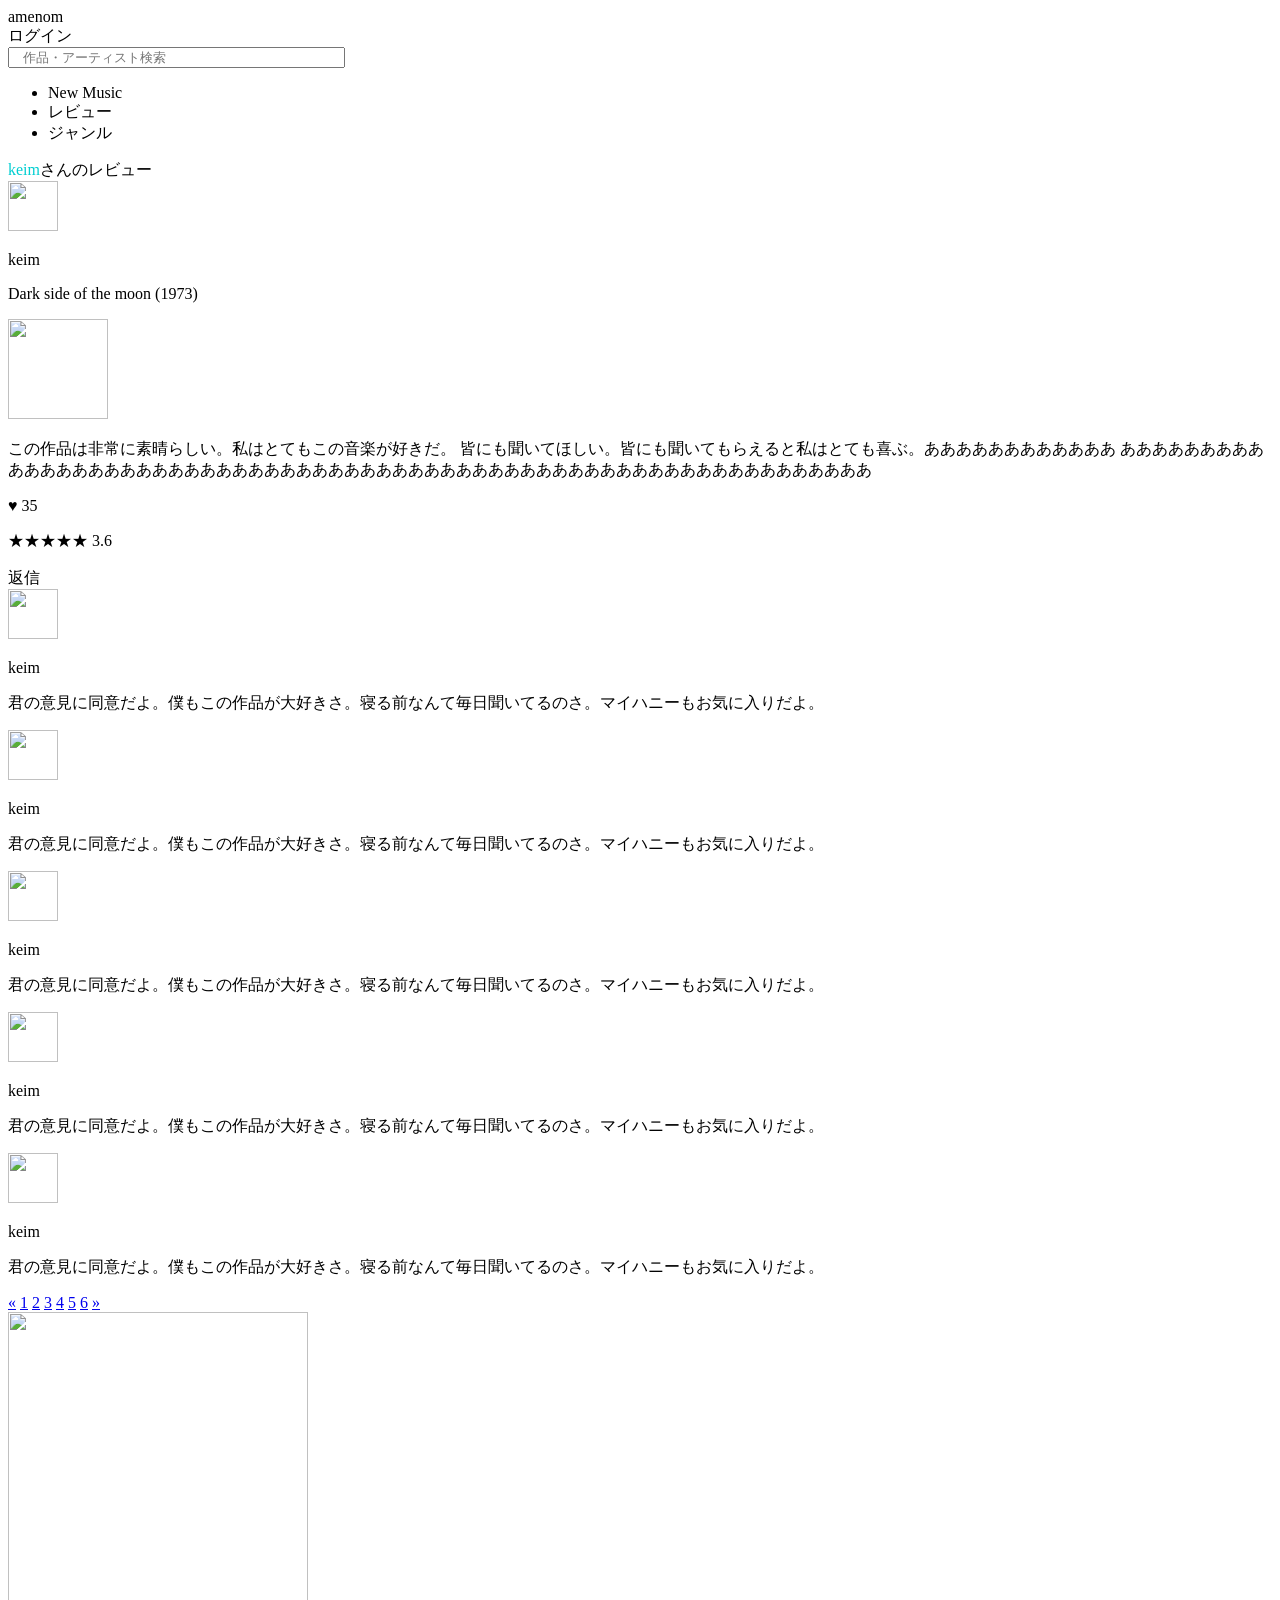
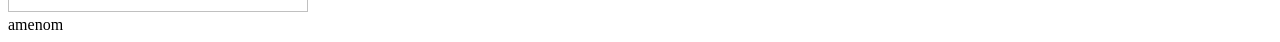
==== templates/each_review.html @ fb547598 "Add html files." ====
<!DOCTYPE html>
<html lang="ja">
<head>
    <meta charset="UTF-8">
    <meta name="viewport" content="width=device-width, initial-scale=1.0">
    <link rel="stylesheet" href="C:\Users\keima\Desktop\amenom\css\each review.css">
    <link href="https://fonts.googleapis.com/css2?family=Quicksand:wght@700&display=swap" rel="stylesheet">
    <title>keimさんのレビュー</title>
    <style>
    .review-box-left img{
        width:50px;
        height:50px;
      }
      .review-box-right img{
        width:100px;
        height:100px;
      }
       .contents-item img{
            width: 150px;
            height: 150px;	
        }
        .side img{width:300px;height:300px;}
        </style>
</head>
<div class="header">
    <div class="header-logo">
       amenom
    </div>
    <div class="login">
     ログイン
    </div>
    <div class="header-login"> 
           <form method="get" action="http://www.google.co.jp/search" class="search_container">
           <input type="text" size="40" placeholder="   作品・アーティスト検索">
           </form>
    </div>
   
    <div class="header-list">
         <ul>
   <li>New Music</li>
   <li>レビュー</li>
   <li>ジャンル</li>
         </ul>
    </div>
</div>
<article>
    <div class="content">
      <div class="h1">
      <span style="color:darkturquoise"> keim</span>さんのレビュー
    </div>
      <div class="review-box">
        <div class="review-box-top">
          <div class="review-box-left">
             <img src="R-3775445-1343934326-6026.jpg">
            <p class="username">keim</p>
            <p class="album-name">Dark side of the moon (1973)</p>
          </div>
          <div class="review-box-right">
             <img src="R-3775445-1343934326-6026.jpg">
          </div>
        </div>
        <div>
         
        <p>
        この作品は非常に素晴らしい。私はとてもこの音楽が好きだ。
        皆にも聞いてほしい。皆にも聞いてもらえると私はとても喜ぶ。ああああああああああああ
        あああああああああああああああああああああああああああああああああああああああああああああああああああああああああああああああ
        </p>
        <div class="heart"><span class="heartmark">&hearts;</span>   35</div>
        <p class="star">
          ★★★★★ 3.6
        </p> 
        </div>
      </div>
      <div class="h2">
      返信
      </div>
      <div class="reply">
         
        <div class="review-box-left">
          <img src="R-3775445-1343934326-6026.jpg">
        
        </div>
        <div>
          <p class="username">keim</p>
         <p>君の意見に同意だよ。僕もこの作品が大好きさ。寝る前なんて毎日聞いてるのさ。マイハニーもお気に入りだよ。</p>
        </div>
      </div>
      <div class="reply">
         
        <div class="review-box-left">
          <img src="R-3775445-1343934326-6026.jpg">
        
        </div>
        <div>
          <p class="username">keim</p>
         <p>君の意見に同意だよ。僕もこの作品が大好きさ。寝る前なんて毎日聞いてるのさ。マイハニーもお気に入りだよ。</p>
        </div>
       </div>
       <div class="reply">
         
        <div class="review-box-left">
          <img src="R-3775445-1343934326-6026.jpg">
        
        </div>
        <div>
          <p class="username">keim</p>
         <p>君の意見に同意だよ。僕もこの作品が大好きさ。寝る前なんて毎日聞いてるのさ。マイハニーもお気に入りだよ。</p>
        </div>
      </div>
      <div class="reply">
         
        <div class="review-box-left">
          <img src="R-3775445-1343934326-6026.jpg">
        
        </div>
        <div>
          <p class="username">keim</p>
         <p>君の意見に同意だよ。僕もこの作品が大好きさ。寝る前なんて毎日聞いてるのさ。マイハニーもお気に入りだよ。</p>
        </div>
      </div>
      <div class="reply">
         
        <div class="review-box-left">
          <img src="R-3775445-1343934326-6026.jpg">
        
        </div>
        <div>
          <p class="username">keim</p>
         <p>君の意見に同意だよ。僕もこの作品が大好きさ。寝る前なんて毎日聞いてるのさ。マイハニーもお気に入りだよ。</p>
        </div>
      </div>
      <div class="pagination">
        <a href="#">&laquo;</a>
        <a href="#">1</a>
        <a href="#">2</a>
        <a href="#">3</a>
        <a href="#">4</a>
        <a href="#">5</a>
        <a href="#">6</a>
        <a href="#">&raquo;</a>
      </div>
      </div>
    <div class="side">
      <img src="bnr_square.png">
    </div> 
   </article>
   <div class="footer">
    amenom
    </div>
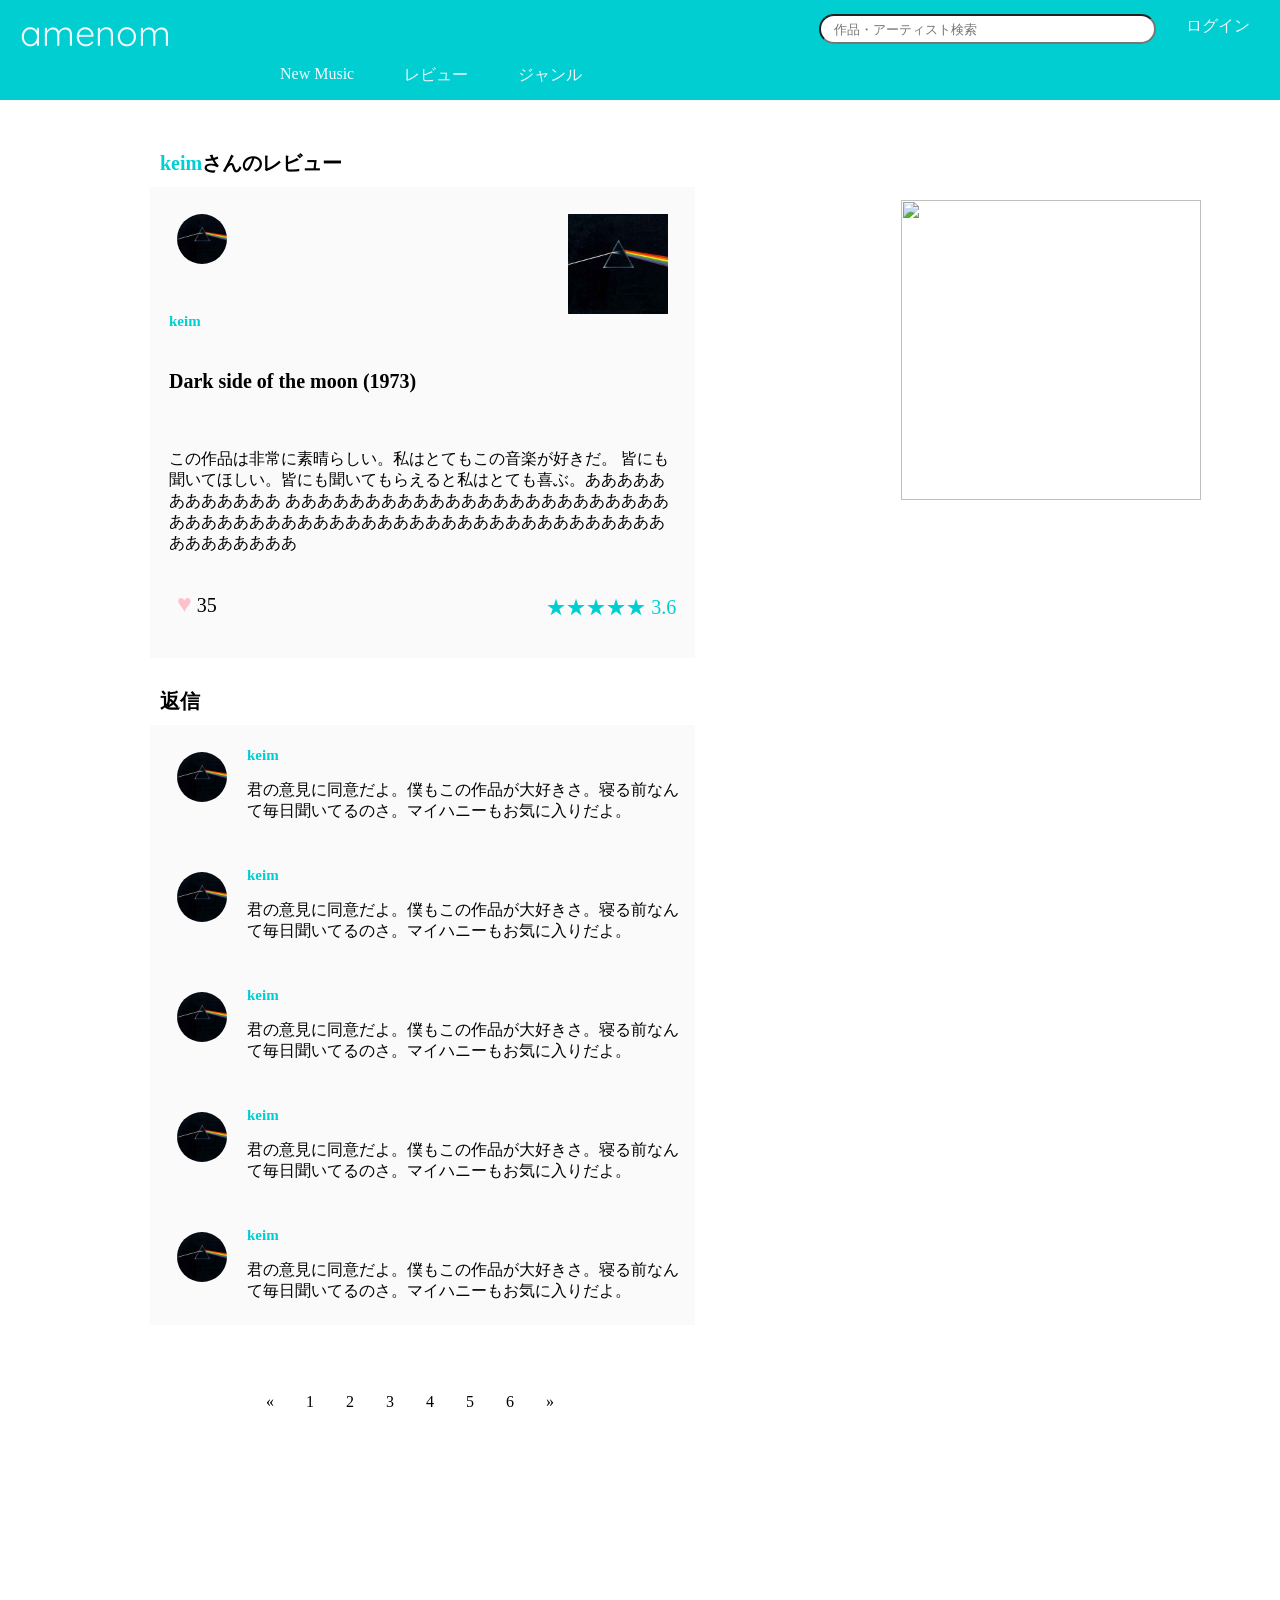
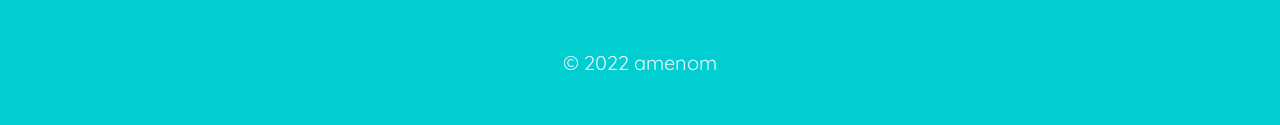
==== commit 1156e896: "test" ====
--- a/templates/each_review.html
+++ b/templates/each_review.html
@@ -3,7 +3,7 @@
 <head>
     <meta charset="UTF-8">
     <meta name="viewport" content="width=device-width, initial-scale=1.0">
-    <link rel="stylesheet" href="C:\Users\keima\Desktop\amenom\css\each review.css">
+    <link rel="stylesheet" href="../static/css/each_review.css">
     <link href="https://fonts.googleapis.com/css2?family=Quicksand:wght@700&display=swap" rel="stylesheet">
     <title>keimさんのレビュー</title>
     <style>
@@ -51,12 +51,12 @@
       <div class="review-box">
         <div class="review-box-top">
           <div class="review-box-left">
-             <img src="R-3775445-1343934326-6026.jpg">
+             <img src="../static/img/sample.jpeg">
             <p class="username">keim</p>
             <p class="album-name">Dark side of the moon (1973)</p>
           </div>
           <div class="review-box-right">
-             <img src="R-3775445-1343934326-6026.jpg">
+             <img src="../static/img/sample.jpeg">
           </div>
         </div>
         <div>
@@ -78,7 +78,7 @@
       <div class="reply">
          
         <div class="review-box-left">
-          <img src="R-3775445-1343934326-6026.jpg">
+          <img src="../static/img/sample.jpeg">
         
         </div>
         <div>
@@ -89,7 +89,7 @@
       <div class="reply">
          
         <div class="review-box-left">
-          <img src="R-3775445-1343934326-6026.jpg">
+          <img src="../static/img/sample.jpeg">
         
         </div>
         <div>
@@ -100,7 +100,7 @@
        <div class="reply">
          
         <div class="review-box-left">
-          <img src="R-3775445-1343934326-6026.jpg">
+          <img src="../static/img/sample.jpeg">
         
         </div>
         <div>
@@ -111,7 +111,7 @@
       <div class="reply">
          
         <div class="review-box-left">
-          <img src="R-3775445-1343934326-6026.jpg">
+          <img src="../static/img/sample.jpeg">
         
         </div>
         <div>
@@ -122,7 +122,7 @@
       <div class="reply">
          
         <div class="review-box-left">
-          <img src="R-3775445-1343934326-6026.jpg">
+          <img src="../static/img/sample.jpeg">
         
         </div>
         <div>
@@ -146,5 +146,5 @@
     </div> 
    </article>
    <div class="footer">
-    amenom
+    © 2022 amenom
     </div>
--- a/static/css/each_review.css
+++ b/static/css/each_review.css
@@ -0,0 +1,57 @@
+article {
+    display:flex;             
+  }
+.side {
+   
+    width:30%;
+    height:1500px;
+    text-align:left;
+    margin-left:15px;
+  } 
+  .content {
+   
+    width:70%;
+    height:1500px;
+     
+  }
+  .header{background-color:darkturquoise; color:aliceblue; height:100px; margin:0px;}
+  .header-logo{font-family:"Quicksand"; padding:10px 20px; font-size:36px;float:left}
+  body{margin:0}
+  li{ float:left;list-style: none; }
+  ul{padding-left: 230px;}
+  ul li{font-size:16px; padding-left:50px;padding-top:0px;color:aliceblue;}
+  .header-login{float:right;padding-right:30px}
+  .login{float:right;font-size:16px;padding:16px 30px 5px 0px}
+  .header-list{clear:left}
+  form{padding:14px 0px 25px 20px;}
+  form input[type="text"]{height:24px;border-radius:1.5rem 1.5rem 1.5rem 1.5rem}
+  .review-box{background-color:#fafafa;margin:0px 150px 30px 150px;width:60%;height:auto;word-break: break-all;padding:7px}
+  .review-box-right{text-align: right;}
+  .review-box-right img{padding:20px 20px 0px 0px;}
+  .review-box-left img{border-radius:50%;padding:20px  ;}
+  .username{font-size:15px;color:darkturquoise;font-weight: bold;}
+  .album-name{clear:left;font-weight:bold;word-break: normal;font-size:20px}
+  .review-box-top{display:flex;justify-content: space-between;}
+  .review-box p{padding:10px 12px 10px 12px;}
+  .continue{color:darkturquoise;font-weight: bold;}
+  .heart{float:left;font-size:20px;padding:10px 0px 0px 20px;}
+  .heartmark{color:pink;font-size:25px}
+  .star{text-align:right;color:darkturquoise;font-size:20px;font-wight:bold;}
+  .reply{margin:0px 150px 0px 150px;padding:7px;width:60%;word-break:break-all;background-color:#fafafa;height:auto;display:flex}
+    .h1{font-size:20px;font-weight:bold;margin:50px 0px 10px 160px;}
+  .h2{font-size:20px;font-weight:bold;margin:30px 0px 10px 160px;}
+  .username2{padding-left:20px;color:darkturquoise;font-weight:bold}
+  .user-reply{float:left}
+  .footer{font-size:20px;clear:left;background-color: darkturquoise;padding:50px;
+    text-align: center;color:aliceblue;font-family:"Quicksand"}
+  .side img{margin-top:100px}
+  .pagination {
+    display: inline-block;padding:60px 0px 0px 250px;
+  }
+  
+  .pagination a {
+    color: black;
+    float: left;
+    padding: 8px 16px;
+    text-decoration: none;
+  }
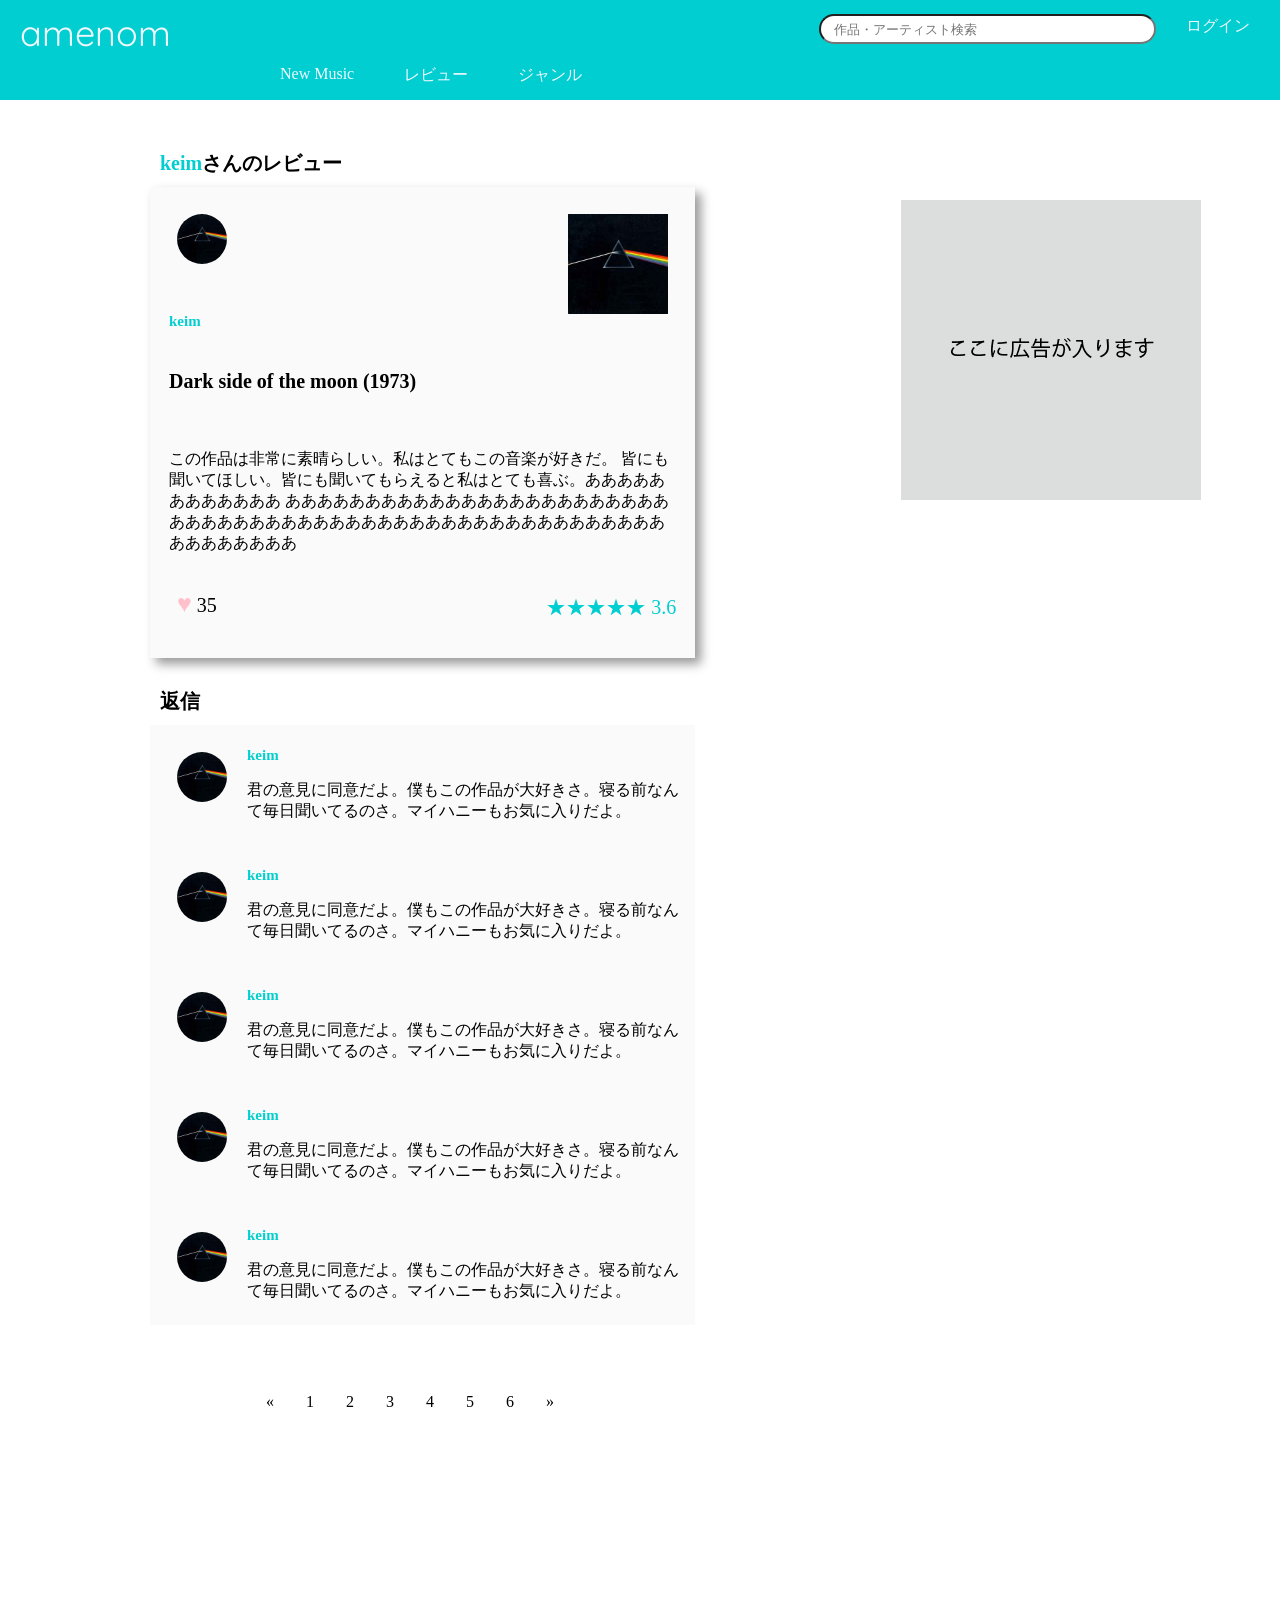
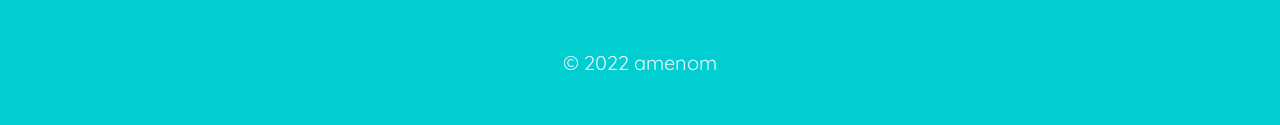
==== commit 916c71e6: "Add some album imgs and create database." ====
--- a/templates/each_review.html
+++ b/templates/each_review.html
@@ -142,7 +142,7 @@
       </div>
       </div>
     <div class="side">
-      <img src="bnr_square.png">
+      <img src="../static/img/bnr_square.png">
     </div> 
    </article>
    <div class="footer">
--- a/static/css/each_review.css
+++ b/static/css/each_review.css
@@ -25,7 +25,7 @@
   .header-list{clear:left}
   form{padding:14px 0px 25px 20px;}
   form input[type="text"]{height:24px;border-radius:1.5rem 1.5rem 1.5rem 1.5rem}
-  .review-box{background-color:#fafafa;margin:0px 150px 30px 150px;width:60%;height:auto;word-break: break-all;padding:7px}
+  .review-box{background-color:#fafafa;margin:0px 150px 30px 150px;width:60%;height:auto;word-break: break-all;padding:7px;box-shadow: 6px 6px 10px 0px rgba(0, 0, 0, 0.4);}
   .review-box-right{text-align: right;}
   .review-box-right img{padding:20px 20px 0px 0px;}
   .review-box-left img{border-radius:50%;padding:20px  ;}
